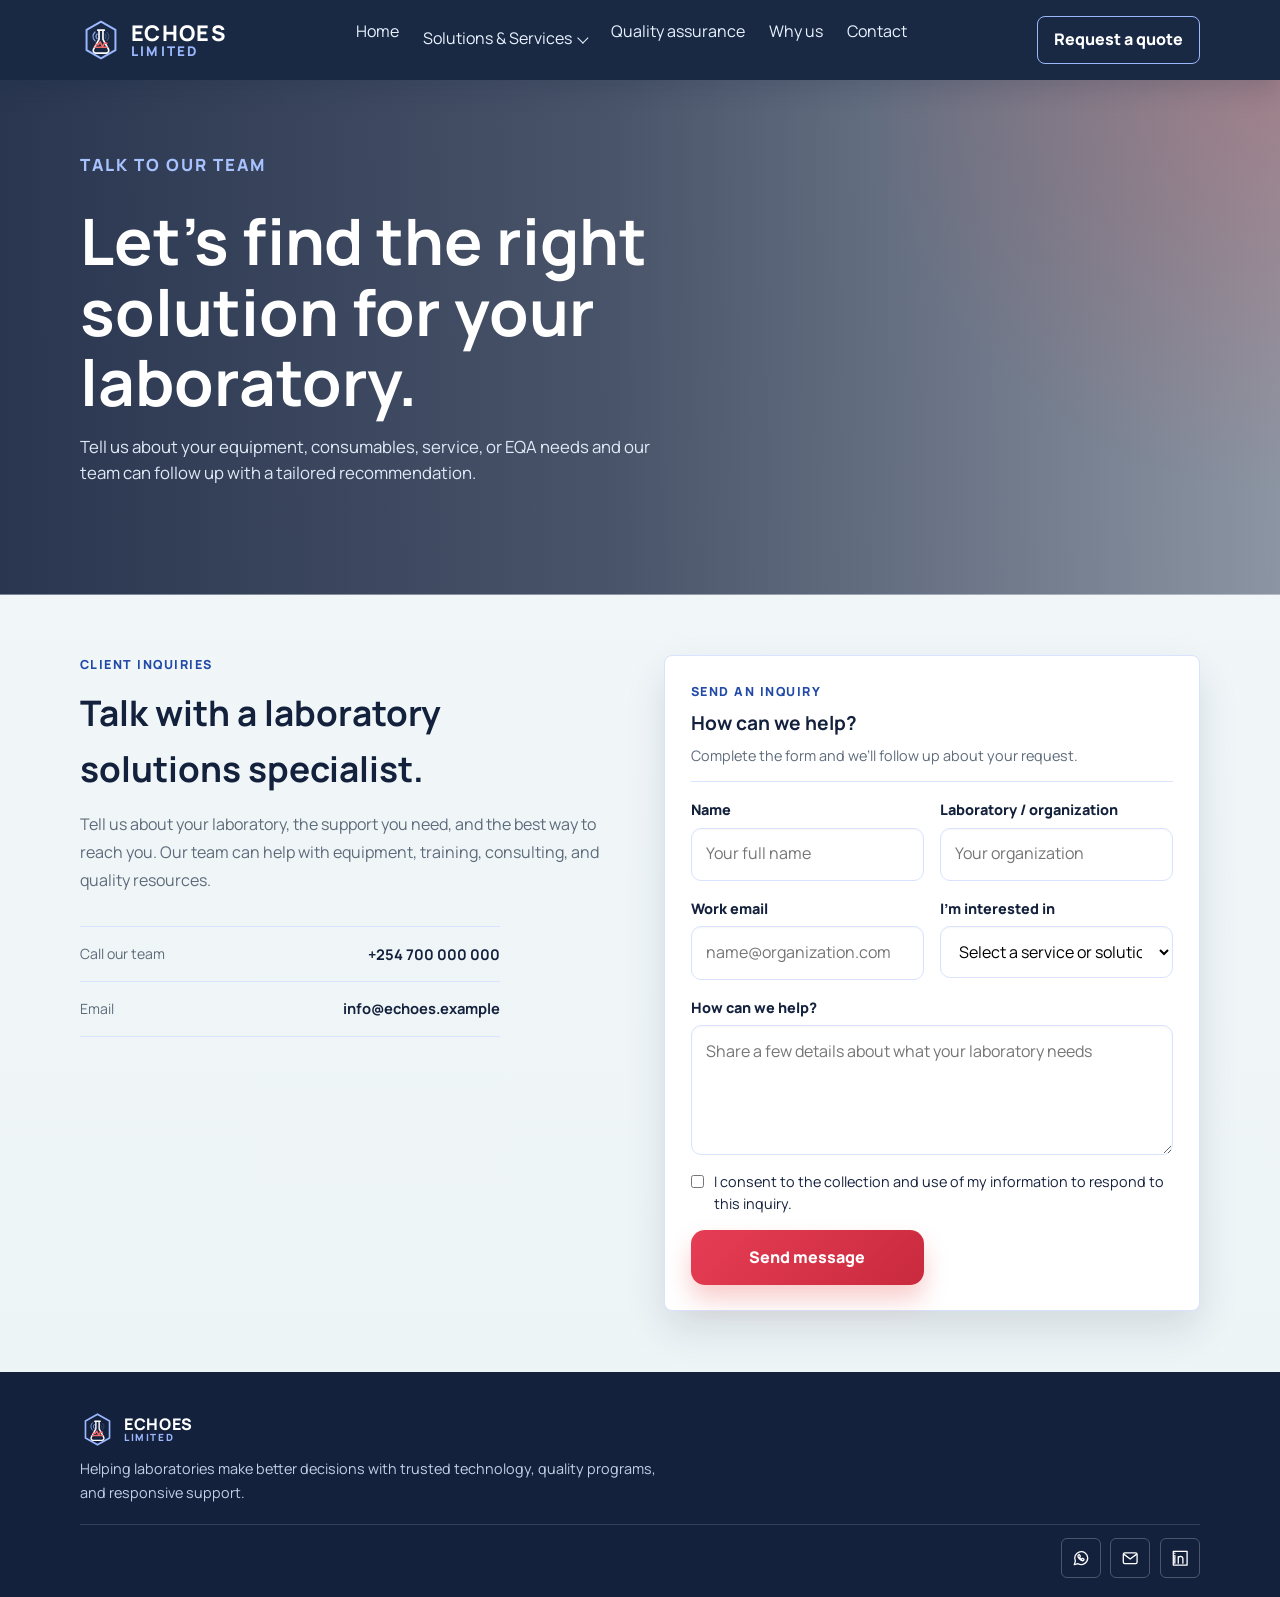
==== contact.html @ d590218b "Phamarcy outlet with customer enquery, services offered and about the firm" ====
<!DOCTYPE html>
<html lang="en">
<head>
<meta charset="UTF-8">
<meta name="viewport" content="width=device-width, initial-scale=1">
<title>Echoes Limited | Contact</title>
<meta name="description" content="Contact Echoes Limited to request a quote or ask about laboratory solutions.">
<link rel="preconnect" href="https://fonts.googleapis.com">
<link rel="preload" as="image" fetchpriority="high" href="https://images.unsplash.com/photo-1582719471384-894fbb16e074?auto=format&amp;fit=crop&amp;w=2400&amp;q=85">
<link href="https://fonts.googleapis.com/css2?family=Manrope:wght@400;600;800&display=swap" rel="stylesheet">
<link rel="stylesheet" href="styles.css">
</head>
<body>
<header>
 <div class="wrap bar">
  <a href="index.html" class="logo"><img class="brand-mark" src="logo-mark.svg" alt=""><span class="brand-name">ECHOES<span>LIMITED</span></span></a>
  <button class="menu" id="menu" type="button" aria-expanded="false" aria-controls="nav">Menu</button>
  <nav id="nav" aria-label="Main">
   <ul>
    <li><a href="index.html">Home</a></li>
    <li class="nav-dropdown"><details>
     <summary>Solutions &amp; Services</summary>
     <ul class="nav-submenu">
      <li><a href="solutions.html">All Solutions</a></li>
    <li><a href="solutions.html#technical-consulting">Technical Consulting</a></li>
    <li><a href="solutions.html#executive-corporate-training">Executive Corporate Training</a></li>
    <li><a href="solutions.html#rca-resources">RCA Resources</a></li>
     </ul>
    </details></li>
    <li><a href="quality.html">Quality assurance</a></li>
    <li><a href="why-us.html">Why us</a></li>
    <li><a href="contact.html">Contact</a></li>
   </ul>
  </nav>
  <a class="header-cta" href="contact.html">Request a quote</a>
 </div>
</header>

<main>
<section class="hero photo-hero contact-hero">
 <div class="wrap">
  <p class="eyebrow">Talk to our team</p>
  <h1>Let’s find the right solution for your laboratory.</h1>
  <p>Tell us about your equipment, consumables, service, or EQA needs and our team can follow up with a tailored recommendation.</p>
 </div>
</section>

<section id="contact">
 <div class="wrap contact">
  <div class="contact-intro">
   <p class="eyebrow">Client inquiries</p>
   <h2>Talk with a laboratory solutions specialist.</h2>
   <p class="sub">Tell us about your laboratory, the support you need, and the best way to reach you. Our team can help with equipment, training, consulting, and quality resources.</p>
   <div class="contact-methods" aria-label="Direct contact options">
    <a class="contact-method" href="tel:+254700000000"><span>Call our team</span><strong>+254 700 000 000</strong></a>
    <a class="contact-method" href="mailto:info@echoes.example"><span>Email</span><strong>info@echoes.example</strong></a>
   </div>
  </div>
  <form id="contactForm">
   <div class="form-heading"><p class="eyebrow">Send an inquiry</p><h3>How can we help?</h3><p>Complete the form and we’ll follow up about your request.</p></div>
   <div class="form-field"><label for="name">Name</label><input id="name" name="name" autocomplete="name" placeholder="Your full name" required></div>
   <div class="form-field"><label for="lab">Laboratory / organization</label><input id="lab" name="organization" autocomplete="organization" placeholder="Your organization"></div>
   <div class="form-field"><label for="email">Work email</label><input id="email" name="email" type="email" autocomplete="email" placeholder="name@organization.com" required></div>
  <div class="form-field"><label for="interest">I'm interested in</label><select id="interest" name="interest"><option value="">Select a service or solution</option><option>Hematology Analyzers</option><option>Chemistry Analyzers</option><option>Immunology &amp; ELISA Systems</option><option>Microbiology Equipment</option><option>Point-of-Care Devices</option><option>Reagents &amp; Consumables</option><option>EQA enrollment</option><option>Laboratory Medicine Advisory</option><option>Technical Consulting</option><option>Executive Corporate Training</option><option>RCA Resources</option><option>Custom quote</option><option>Other</option></select></div>
   <div class="form-field form-field--wide"><label for="message">How can we help?</label><textarea id="message" name="message" rows="4" placeholder="Share a few details about what your laboratory needs" required></textarea></div>
   <div class="form-consent form-field--wide"><input id="consent" name="consent" type="checkbox" required><label for="consent">I consent to the collection and use of my information to respond to this inquiry.</label></div>
   <button class="btn" type="submit">Send message</button>
  </form>
 </div>
</section>
</main>

<footer>
 <div class="wrap footer-content">
  <div class="footer-about">
  <a class="footer-brand" href="index.html"><img class="brand-mark" src="logo-mark.svg" alt=""><span class="brand-name">ECHOES<span>LIMITED</span></span></a>
   <p>Helping laboratories make better decisions with trusted technology, quality programs, and responsive support.</p>
  </div>
 </div>
 <div class="wrap footer-social-row">
  <nav class="social-links" aria-label="Social and contact links">
   <a href="https://wa.me/254700000000" aria-label="WhatsApp" title="WhatsApp" target="_blank" rel="noopener noreferrer"><svg viewBox="0 0 24 24" aria-hidden="true"><path d="M20.5 11.8a8.5 8.5 0 0 1-12.6 7.4L3 20.5l1.4-4.7A8.5 8.5 0 1 1 20.5 11.8Z"/><path d="M8.4 7.8c.2-.4.4-.4.7-.4h.5c.2 0 .4.1.5.4l.7 1.7c.1.2.1.4-.1.6l-.6.7c-.2.2-.2.4 0 .6.4.7 1.1 1.4 1.8 1.8.2.1.4.1.6-.1l.7-.8c.2-.2.4-.2.6-.1l1.6.8c.2.1.3.3.3.5 0 .3-.2 1.1-.7 1.4-.5.4-1.1.5-1.8.3-.8-.2-1.8-.7-2.9-1.7-1.3-1.1-2.1-2.4-2.4-3.3-.3-.9-.1-1.8.5-2.4Z"/></svg></a>
   <a href="mailto:info@echoes.example" aria-label="Email Echoes Limited" title="Email"><svg viewBox="0 0 24 24" aria-hidden="true"><rect x="3" y="5" width="18" height="14" rx="2"/><path d="m4 7 8 6 8-6"/></svg></a>
   <a href="https://www.linkedin.com/search/results/companies/?keywords=Echoes%20Limited" aria-label="Find Echoes Limited on LinkedIn" title="LinkedIn" target="_blank" rel="noopener noreferrer"><svg viewBox="0 0 24 24" aria-hidden="true"><path d="M5 8.5v10M5 5.5v.1M9.5 18.5v-6a3 3 0 0 1 6 0v6M9.5 10v8.5M3 3h18v18H3z"/></svg></a>
  </nav>
 </div>
</footer>
<div id="toast" role="status"></div>
<script>
const menu = document.getElementById("menu");
const nav = document.getElementById("nav");
const interest = document.getElementById("interest");
const contactForm = document.getElementById("contactForm");

if (interest) {
 const requestedInterest = new URLSearchParams(window.location.search).get("interest");
 if (requestedInterest && Array.from(interest.options).some(option => option.value === requestedInterest)) {
  interest.value = requestedInterest;
 }
}

function toast(message) {
 const notification = document.getElementById("toast");
 if (!notification) return;
 notification.textContent = message;
 notification.classList.add("show");
 setTimeout(() => notification.classList.remove("show"), 2600);
}

if (menu && nav) {
 menu.addEventListener("click", () => {
  const isOpen = nav.classList.toggle("open");
  menu.setAttribute("aria-expanded", String(isOpen));
 });

 nav.addEventListener("click", event => {
  if (event.target.closest("a")) {
   nav.classList.remove("open");
   menu.setAttribute("aria-expanded", "false");
  }
 });
}

document.querySelectorAll("[data-interest]").forEach(link => {
 link.addEventListener("click", () => {
  if (interest) {
   interest.value = link.dataset.interest;
  }
 });
});

if (contactForm) {
 contactForm.addEventListener("submit", event => {
  event.preventDefault();
  event.target.reset();
  toast("Demo only: this enquiry was not sent.");
 });
}
</script>
</body>
</html>
---- styles.css ----
:root {
	--navy: #14213d;
	--navy2: #1d3557;
	--teal: #2f5fbf;
	--teal-d: #214aa8;
	--bg: #f4f7ff;
	--card: #ffffff;
	--ink: #1c2733;
	--mute: #5d6b7a;
	--line: #d9e3ff;
	--coral: #e53935;
	--r: 14px;
	--shadow: 0 18px 40px rgba(20, 33, 61, .12);
}

/* ==========================================
   RESET & BASE STYLES
   ========================================== */
* {
	box-sizing: border-box;
	margin: 0;
	padding: 0;
}

html {
	scroll-behavior: smooth;
}

body {
	font-family: 'Manrope', system-ui, -apple-system, 'Segoe UI', sans-serif;
	background: linear-gradient(180deg, #f3f8fa 0%, #edf4f6 100%);
	color: var(--ink);
	line-height: 1.6;
}

a {
	color: inherit;
	text-decoration: none;
}

:focus-visible {
	outline: 3px solid var(--coral);
	outline-offset: 2px;
}

.wrap {
	width: min(1120px, 92%);
	margin-inline: auto;
}

/* ==========================================
   HEADER & TOP NAVIGATION
   ========================================== */
header {
	background: rgba(18, 35, 61, .97);
	color: #fff;
	position: sticky;
	top: 0;
	z-index: 10;
	box-shadow: 0 8px 24px rgba(18, 35, 61, .18);
}

.bar {
	display: flex;
	align-items: center;
	justify-content: space-between;
	gap: 1rem;
	padding: 1rem 0;
}

.logo {
	display: inline-flex;
	align-items: center;
	gap: .6rem;
	font-weight: 800;
	font-size: 1.35rem;
	letter-spacing: .06em;
}

.brand-mark {
	width: 2.6rem;
	height: 2.6rem;
	flex: 0 0 auto;
}

.brand-name {
	display: grid;
	gap: .12rem;
	line-height: 1;
}

.brand-name > span {
	color: #9bb8ff;
	font-size: .62em;
	letter-spacing: .16em;
}

nav ul {
	display: flex;
	gap: 1.5rem;
	list-style: none;
}

nav a,
nav summary {
	padding: .45rem 0;
	border-bottom: 2px solid transparent;
	color: #eaf3ff;
	transition: border-color .2s ease, color .2s ease;
}

nav a:hover,
nav summary:hover {
	border-color: #9bb8ff;
	color: #fff;
}

nav summary {
	display: block;
	cursor: pointer;
	list-style: none;
}

nav summary::-webkit-details-marker {
	display: none;
}

nav summary::after {
	content: "";
	display: inline-block;
	width: .42rem;
	height: .42rem;
	margin: 0 0 .18rem .45rem;
	border-right: 1.5px solid currentColor;
	border-bottom: 1.5px solid currentColor;
	transform: rotate(45deg);
	transition: transform .2s ease;
}

nav .nav-dropdown details[open] > summary::after {
	transform: rotate(225deg);
}

nav .nav-dropdown {
	position: relative;
}

nav .nav-submenu {
	display: none;
	position: absolute;
	top: calc(100% + .55rem);
	left: -.65rem;
	min-width: 250px;
	padding: .45rem;
	border: 1px solid rgba(255, 255, 255, .14);
	border-radius: 6px;
	background: var(--navy2);
	box-shadow: 0 12px 24px rgba(18, 35, 61, .24);
	flex-direction: column;
	gap: .15rem;
	z-index: 12;
}

nav .nav-dropdown details[open] > .nav-submenu {
	display: flex;
}

nav .nav-submenu a {
	display: block;
	padding: .6rem .7rem;
	border: 0;
	border-radius: 4px;
	white-space: nowrap;
}

nav .nav-submenu a:hover {
	background: rgba(255, 255, 255, .08);
}

.cart {
	background: linear-gradient(135deg, var(--teal), #385fcf);
	color: #fff;
	border: 0;
	border-radius: 999px;
	padding: .7rem 1.1rem;
	font: inherit;
	font-weight: 800;
	cursor: pointer;
	box-shadow: 0 12px 22px rgba(47, 95, 191, .28);
	transition: transform .2s ease, box-shadow .2s ease;
}

.cart:hover {
	transform: translateY(-1px);
	box-shadow: 0 16px 28px rgba(47, 95, 191, .34);
}

.cart b {
	background: var(--coral);
	border-radius: 999px;
	padding: 0 .55rem;
	margin-left: .45rem;
	display: inline-block;
	min-width: 1.5rem;
	text-align: center;
}

.menu {
	display: none;
	background: none;
	border: 1px solid #9bb8ff;
	color: #fff;
	border-radius: 8px;
	padding: .5rem .8rem;
	font: inherit;
	cursor: pointer;
}

/* ==========================================
   HERO & SEARCH
   ========================================== */
.hero {
	background: linear-gradient(135deg, var(--navy) 0%, #1f3c77 48%, #3d4a8f 100%);
	color: #fff;
	padding: 4.5rem 0 5rem;
	position: relative;
	overflow: hidden;
}

.home-hero {
	--hero-photo: url("https://images.unsplash.com/photo-1579154204601-01588f351e67?auto=format&fit=crop&w=2400&q=85");
}

.solutions-hero {
	--hero-photo: url("https://images.unsplash.com/photo-1581093588401-fbb62a02f120?auto=format&fit=crop&w=2400&q=85");
}

.quality-hero {
	--hero-photo: url("https://images.unsplash.com/photo-1576086213369-97a306d36557?auto=format&fit=crop&w=2400&q=85");
}

.why-hero {
	--hero-photo: url("https://images.unsplash.com/photo-1532094349884-543bc11b234d?auto=format&fit=crop&w=2400&q=85");
}

.contact-hero {
	--hero-photo: url("https://images.unsplash.com/photo-1582719471384-894fbb16e074?auto=format&fit=crop&w=2400&q=85");
}

.web-hero {
	--hero-photo: url("https://images.unsplash.com/photo-1581092160562-40aa08e78837?auto=format&fit=crop&w=2400&q=85");
}

.photo-hero {
	background-image: linear-gradient(90deg, rgba(20, 33, 61, .9) 0%, rgba(20, 33, 61, .76) 48%, rgba(20, 33, 61, .46) 100%), var(--hero-photo);
	background-position: center, center 43%;
	background-size: cover;
	background-repeat: no-repeat;
}

.hero::before {
	content: "";
	position: absolute;
	inset: 0;
	background: radial-gradient(circle at top right, rgba(229, 57, 53, .22), transparent 30%);
	pointer-events: none;
}

.hero .wrap {
	position: relative;
	z-index: 1;
}

.hero h1 {
	font-size: clamp(2.2rem, 5vw, 4rem);
	line-height: 1.1;
	max-width: 14ch;
	margin-bottom: 1rem;
}

.hero p {
	max-width: 58ch;
	margin: 0 0 1.7rem;
	color: #dfeaf7;
	font-size: 1.05rem;
}

.search {
	display: flex;
	max-width: 560px;
	gap: .75rem;
}

.search input {
	flex: 1;
	padding: 1rem 1.1rem;
	border: 1px solid rgba(255, 255, 255, .2);
	border-radius: var(--r);
	font: inherit;
	background: rgba(255, 255, 255, .96);
	box-shadow: 0 10px 26px rgba(10, 19, 30, .14);
}

.btn {
	display: inline-block;
	background: linear-gradient(135deg, #e63d55, #c92a3d);
	color: #fff;
	border: 0;
	border-radius: var(--r);
	padding: .9rem 1.4rem;
	font: inherit;
	font-weight: 800;
	cursor: pointer;
	box-shadow: 0 14px 24px rgba(229, 57, 53, .25);
	transition: transform .2s ease, filter .2s ease;
}

.btn:hover {
	filter: brightness(1.06);
	transform: translateY(-1px);
}

/* ==========================================
   DIAGNOSTICS SOLUTIONS LANDING PAGE
   ========================================== */
.header-cta {
	display: inline-block;
	padding: .65rem 1rem;
	border: 1px solid #9bb8ff;
	border-radius: 8px;
	color: #fff;
	font-weight: 800;
	white-space: nowrap;
	transition: background .2s ease, color .2s ease;
}

.header-cta:hover {
	background: #9bb8ff;
	color: var(--navy);
}

.hero-layout {
	display: grid;
	grid-template-columns: 1.15fr .85fr;
	align-items: center;
	gap: 4rem;
}

.hero .eyebrow {
	color: #a7c2ff;
}

.hero-copy h1 {
	max-width: 12ch;
}

.hero-actions {
	display: flex;
	align-items: center;
	flex-wrap: wrap;
	gap: 1.4rem;
}

.hero-link,
.text-link {
	font-weight: 800;
}

.hero-link {
	color: #fff;
}

.hero-link span,
.text-link span {
	margin-left: .35rem;
}

.hero-panel {
	min-height: 310px;
	padding: 2rem;
	border: 1px solid rgba(255, 255, 255, .2);
	border-radius: 8px;
	background: transparent;
	display: flex;
	flex-direction: column;
	justify-content: flex-end;
	gap: .8rem;
}

.hero-panel-label,
.hero-panel-footer {
	color: #a7c2ff;
	font-size: .75rem;
	font-weight: 800;
	letter-spacing: .08em;
	text-transform: uppercase;
}

.hero-panel strong {
	font-size: 1.8rem;
	line-height: 1.2;
}

.hero-panel > span:not(.hero-panel-label):not(.hero-panel-footer) {
	max-width: 30ch;
	color: #dfeaf7;
}

.hero-panel-rule {
	width: 100%;
	height: 1px;
	margin-top: .8rem;
	background: rgba(255, 255, 255, .25);
}

.hero-panel-footer i {
	display: inline-block;
	width: 5px;
	height: 5px;
	margin: 0 .45rem .12rem;
	border-radius: 50%;
	background: #e53935;
}

.section-heading {
	max-width: 720px;
	margin-bottom: 2rem;
}

.section-heading .eyebrow,
.quality-copy .eyebrow,
.contact .eyebrow {
	margin-bottom: .6rem;
}

.solution-grid {
	display: grid;
	grid-template-columns: repeat(3, minmax(0, 1fr));
	gap: 1rem;
}

.solution-card {
	position: relative;
	min-height: 360px;
	padding: 1.5rem;
	border: 1px solid #d8e0e8;
	border-radius: 8px;
	background: linear-gradient(180deg, #fff 0%, #fbfcfd 100%);
	display: flex;
	flex-direction: column;
	align-items: flex-start;
	box-shadow: 0 8px 20px rgba(20, 33, 61, .08);
	transition: transform .2s ease, box-shadow .2s ease;
}

.solution-card::before {
	content: "";
	position: absolute;
	inset: 0 0 auto;
	height: 3px;
	background: linear-gradient(90deg, var(--teal), var(--coral));
}

.solution-card:hover {
	transform: translateY(-4px);
	border-color: #bdcbd6;
	box-shadow: 0 16px 32px rgba(20, 33, 61, .14);
}

.solution-number,
.benefit-grid article > span {
	color: var(--teal-d);
	font-size: .78rem;
	font-weight: 800;
	letter-spacing: .08em;
}

.solution-number {
	display: inline-flex;
	align-items: center;
	min-height: 1.75rem;
	padding: .2rem .55rem;
	border: 1px solid #d9e5ec;
	border-radius: 4px;
	background: #f0f5f7;
}

.solution-card h3 {
	margin: .9rem 0 .55rem;
	color: var(--navy);
	font-size: 1.15rem;
	line-height: 1.35;
}

.solution-card p,
.benefit-grid p {
	color: var(--mute);
	font-size: .93rem;
}

.solution-card ul {
	margin: 1rem 0 1.1rem;
	padding: .9rem 0;
	border-block: 1px solid #edf1f4;
	list-style: none;
	display: grid;
	gap: .55rem;
}

.solution-card li {
	color: var(--ink);
	font-size: .86rem;
}

.solution-card li::before {
	content: "";
	display: inline-block;
	width: 6px;
	height: 6px;
	margin: 0 .55rem .12rem 0;
	border-radius: 50%;
	background: var(--teal-d);
}

.solution-detail {
	display: inline-flex;
	align-items: center;
	gap: .35rem;
	width: 100%;
	padding-top: .85rem;
	border-top: 1px solid #edf1f4;
	font-size: .9rem;
}

.solution-detail span {
	transition: transform .2s ease;
}

.solution-detail:hover span {
	transform: translateX(3px);
}

.text-link {
	margin-top: auto;
	color: var(--teal-d);
}

.text-link:hover {
	color: var(--coral);
}

.quote-strip {
	margin-top: 2rem;
	padding: 1.5rem 1.7rem;
	border-radius: 8px;
	background: var(--navy);
	color: #fff;
	display: flex;
	align-items: center;
	justify-content: space-between;
	gap: 1.5rem;
}

.quote-strip > div {
	display: grid;
	gap: .2rem;
}

.quote-strip > div span {
	color: #c1d1e5;
}

.services-section {
	background: #eef4f5;
	border-block: 1px solid var(--line);
}

.service-list {
	border-top: 1px solid var(--line);
}

.service-item {
	display: grid;
	grid-template-columns: 10rem minmax(0, 1fr) auto;
	align-items: center;
	gap: 2rem;
	padding: 2rem 0;
	border-bottom: 1px solid var(--line);
	scroll-margin-top: 6rem;
}

.service-index {
	color: var(--teal-d);
	font-size: .75rem;
	font-weight: 800;
	letter-spacing: .08em;
}

.service-copy h3 {
	margin-bottom: .55rem;
	color: var(--navy);
	font-size: 1.25rem;
}

.service-copy p {
	max-width: 68ch;
	color: var(--mute);
	font-size: .94rem;
}

.service-points {
	display: flex;
	flex-wrap: wrap;
	gap: .5rem 1.25rem;
	margin-top: .85rem;
	list-style: none;
}

.service-points li {
	color: var(--ink);
	font-size: .86rem;
}

.service-points li::before {
	content: "";
	display: inline-block;
	width: 6px;
	height: 6px;
	margin: 0 .5rem .12rem 0;
	border-radius: 50%;
	background: var(--coral);
}

.service-link {
	white-space: nowrap;
}

.quality-section {
	background: #e7f2f3;
	border-block: 1px solid var(--line);
}

.quality-layout {
	display: grid;
	grid-template-columns: 1fr .85fr;
	align-items: center;
	gap: 4rem;
}

.quality-copy h2 {
	max-width: 14ch;
}

.quality-copy > p:not(.eyebrow) {
	max-width: 62ch;
	margin-bottom: 1.5rem;
	color: var(--mute);
}

.eqa-panel {
	padding: 1.5rem;
	border: 1px solid var(--line);
	border-radius: 8px;
	background: #fff;
}

.eqa-panel h3 {
	margin-bottom: .7rem;
	color: var(--navy);
}

.eqa-list {
	padding: 0;
	list-style: none;
}

.eqa-list li {
	padding: .8rem 0;
	border-bottom: 1px solid var(--line);
	display: flex;
	justify-content: space-between;
	gap: 1rem;
}

.eqa-list li:last-child {
	border-bottom: 0;
}

.advisory-focus li {
	display: block;
}

.advisory-focus li strong {
	display: block;
	margin-bottom: .2rem;
	color: var(--navy);
}

.advisory-focus li p {
	color: var(--mute);
	font-size: .86rem;
	line-height: 1.5;
}

.eqa-list strong {
	color: var(--teal-d);
	white-space: nowrap;
}

.eqa-steps {
	margin-top: 3rem;
	display: grid;
	grid-template-columns: repeat(4, minmax(0, 1fr));
	gap: 1rem;
}

.eqa-steps > div {
	padding-top: 1rem;
	border-top: 2px solid rgba(47, 95, 191, .35);
}

.eqa-steps span {
	display: block;
	margin-bottom: .7rem;
	color: var(--teal-d);
	font-size: .8rem;
	font-weight: 800;
}

.eqa-steps strong {
	color: var(--navy);
	text-transform: capitalize;
}

.eqa-steps p {
	margin-top: .3rem;
	color: var(--mute);
	font-size: .88rem;
}

.benefit-grid {
	display: grid;
	grid-template-columns: repeat(3, minmax(0, 1fr));
	gap: 1rem;
}

.benefit-grid article {
	padding: 1.3rem;
	border: 1px solid var(--line);
	border-radius: 8px;
	background: #f8fbfc;
}

.benefit-grid h3 {
	margin: .7rem 0 .45rem;
	color: var(--navy);
	font-size: 1.02rem;
}

/* ==========================================
   PRODUCTS & CATEGORY FILTERS
   ========================================== */
section {
	padding: 3.8rem 0;
}

h2 {
	font-size: clamp(1.6rem, 3vw, 2.2rem);
	margin-bottom: .5rem;
	color: var(--navy);
}

.sub {
	color: var(--mute);
	margin-bottom: 1.8rem;
	font-size: 1rem;
}

.chips {
	display: flex;
	flex-wrap: wrap;
	gap: .65rem;
	margin-bottom: 1.8rem;
}

.chip {
	border: 1px solid var(--line);
	background: #fff;
	border-radius: 999px;
	padding: .55rem 1.1rem;
	font: inherit;
	cursor: pointer;
	font-weight: 700;
	color: var(--ink);
	transition: all .2s ease;
}

.chip:hover {
	border-color: var(--teal);
	color: var(--navy);
}

.chip[aria-pressed=true],
.chip.is-active {
	background: var(--navy);
	color: #fff;
	border-color: var(--navy);
	box-shadow: 0 10px 22px rgba(18, 35, 61, .18);
}

.grid {
	display: grid;
	grid-template-columns: repeat(auto-fill, minmax(230px, 1fr));
	gap: 1.3rem;
}

.card {
	background: var(--card);
	border: 1px solid var(--line);
	border-radius: var(--r);
	padding: 1.2rem;
	display: flex;
	flex-direction: column;
	gap: .5rem;
	box-shadow: var(--shadow);
	transition: transform .2s ease, box-shadow .2s ease;
}

.card:hover {
	transform: translateY(-4px);
	box-shadow: 0 22px 42px rgba(18, 35, 61, .14);
}

.ico {
	font-size: 2.5rem;
	background: linear-gradient(135deg, #edf3ff, #f9dde1);
	border-radius: 12px;
	height: 92px;
	display: grid;
	place-items: center;
	box-shadow: inset 0 0 0 1px rgba(47, 95, 191, .08);
}

.card h3 {
	font-size: 1.06rem;
	line-height: 1.4;
	color: var(--navy);
}

.cat {
	color: var(--teal-d);
	font-size: .8rem;
	font-weight: 800;
	letter-spacing: .04em;
	text-transform: uppercase;
}

.price {
	font-weight: 800;
	font-size: 1.15rem;
	margin-top: auto;
	color: var(--navy);
}

.rx {
	font-size: .8rem;
	color: var(--coral);
	font-weight: 800;
}

.card button {
	background: linear-gradient(135deg, #2f5fbf, #d93e5c);
	color: #fff;
	border: 0;
	border-radius: 10px;
	padding: .75rem .9rem;
	font: inherit;
	font-weight: 800;
	cursor: pointer;
	box-shadow: 0 12px 20px rgba(47, 95, 191, .18);
	transition: transform .2s ease, filter .2s ease;
}

.card button:hover {
	filter: brightness(1.05);
	transform: translateY(-1px);
}

.empty {
	grid-column: 1 / -1;
	color: var(--mute);
	background: #fff;
	border: 1px dashed var(--line);
	border-radius: var(--r);
	padding: 1.2rem;
	text-align: center;
}

/* ==========================================
   RATINGS & WHY SHOP WITH US
   ========================================== */
.ratings {
	background: linear-gradient(135deg, #f5fbfc, #edf6f7);
	border-block: 1px solid var(--line);
}

.rating-box {
	display: grid;
	grid-template-columns: 1.3fr .7fr;
	gap: 1.5rem;
	align-items: center;
	background: #fff;
	border: 1px solid var(--line);
	border-radius: 24px;
	padding: 1.8rem 2rem;
	box-shadow: var(--shadow);
}

.eyebrow {
	font-size: .78rem;
	font-weight: 800;
	letter-spacing: .12em;
	text-transform: uppercase;
	color: var(--teal-d);
	margin-bottom: .5rem;
}

.rating-copy h2 {
	margin-bottom: .6rem;
}

.rating-score {
	background: linear-gradient(135deg, var(--navy), #1d3d67);
	color: #fff;
	border-radius: 20px;
	padding: 1.3rem 1.4rem;
	display: flex;
	flex-direction: column;
	align-items: center;
	justify-content: center;
	text-align: center;
	box-shadow: 0 20px 32px rgba(18, 35, 61, .18);
}

.stars {
	font-size: 2rem;
	letter-spacing: .18rem;
	color: #ffc857;
}

.score {
	font-size: 2.1rem;
	font-weight: 800;
	line-height: 1.1;
	margin-top: .2rem;
}

.reviews {
	font-size: .9rem;
	color: #dfeaf7;
	margin-top: .2rem;
}

.why {
	background: #fff;
	border-block: 1px solid var(--line);
}

.why .grid {
	grid-template-columns: repeat(auto-fit, minmax(220px, 1fr));
}

.why h3 {
	margin-bottom: .4rem;
	color: var(--navy);
}

.why p {
	color: var(--mute);
}

.why .grid > div {
	background: #f8fbfc;
	border: 1px solid var(--line);
	border-radius: var(--r);
	padding: 1.2rem;
	box-shadow: 0 10px 18px rgba(18, 35, 61, .04);
}

/* ==========================================
   CONTACT & FOOTER
   ========================================== */
.contact {
	display: grid;
	grid-template-columns: 1fr 1fr;
	gap: 3rem;
	align-items: start;
}

#contact {
	scroll-margin-top: 6rem;
}

.contact-intro h2 {
	max-width: 16ch;
	margin-bottom: .8rem;
}

.contact-intro > .sub {
	max-width: 52ch;
	line-height: 1.75;
}

.contact-methods {
	display: grid;
	max-width: 420px;
	margin-top: 2rem;
	border-top: 1px solid var(--line);
}

.contact-method {
	display: flex;
	align-items: center;
	justify-content: space-between;
	gap: 1rem;
	padding: .95rem 0;
	border-bottom: 1px solid var(--line);
}

.contact-method span {
	color: var(--mute);
	font-size: .88rem;
}

.contact-method strong {
	color: var(--navy);
	font-size: .92rem;
}

.contact-method:hover strong {
	color: var(--teal-d);
}

form {
	display: grid;
	gap: .9rem;
}

.contact form {
	grid-template-columns: repeat(2, minmax(0, 1fr));
	gap: 1rem;
	background: #fff;
	border: 1px solid var(--line);
	border-radius: 8px;
	padding: 1.6rem;
	box-shadow: var(--shadow);
}

.form-heading,
.form-field--wide {
	grid-column: 1 / -1;
}

.form-heading {
	padding-bottom: .9rem;
	border-bottom: 1px solid var(--line);
}

.form-heading .eyebrow {
	margin-bottom: .4rem;
}

.form-heading h3 {
	margin-bottom: .3rem;
	color: var(--navy);
	font-size: 1.2rem;
}

.form-heading > p:last-child {
	color: var(--mute);
	font-size: .9rem;
}

.form-field {
	display: grid;
	align-content: start;
	gap: .4rem;
	min-width: 0;
}

label {
	font-weight: 800;
	font-size: .9rem;
	color: var(--navy);
}

input,
textarea,
select {
	width: 100%;
	padding: .8rem .9rem;
	border: 1px solid var(--line);
	border-radius: 10px;
	font: inherit;
	background: #fff;
	box-shadow: inset 0 1px 2px rgba(18, 35, 61, .04);
}

input:focus,
textarea:focus {
	border-color: var(--teal);
	box-shadow: 0 0 0 4px rgba(47, 95, 191, .12);
}

select:focus {
	border-color: var(--teal);
	box-shadow: 0 0 0 4px rgba(47, 95, 191, .12);
}

.form-consent {
	display: flex;
	align-items: flex-start;
	gap: .65rem;
}

.form-consent input[type="checkbox"] {
	width: auto;
	flex: 0 0 auto;
	margin-top: .25rem;
	padding: 0;
	accent-color: var(--teal);
	box-shadow: none;
}

.form-consent input[type="checkbox"]:focus {
	box-shadow: none;
}

.form-consent label {
	font-weight: 400;
	line-height: 1.5;
}

.note {
	background: transparent;
	border-left: none;
	padding: 0;
	border-radius: 0;
	margin-top: 1rem;
	font-size: .9rem;
	color: var(--ink);
}

footer {
	background: var(--navy);
	color: #c1d1e5;
	padding: 2.5rem 0 1.2rem;
	font-size: .9rem;
}

.footer-content {
	display: grid;
	grid-template-columns: 1fr auto;
	gap: 1.5rem 3rem;
}

.footer-about {
	max-width: 600px;
}

.footer-brand {
	display: inline-flex;
	align-items: center;
	gap: .55rem;
	margin-bottom: .65rem;
	color: #fff;
	font-size: 1rem;
	font-weight: 800;
	letter-spacing: .04em;
}

.footer-brand .brand-mark {
	width: 2.2rem;
	height: 2.2rem;
}

.footer-brand .brand-name > span {
	color: #9bb8ff;
}

.footer-about p {
	max-width: 70ch;
}

.social-links {
	display: flex;
	justify-content: flex-end;
	gap: .6rem;
	margin: 0;
	padding: 0;
	border: 0;
}

.footer-social-row {
	margin-top: 1.25rem;
	padding-top: .85rem;
	border-top: 1px solid rgba(255, 255, 255, .14);
}

.social-links a {
	display: inline-grid;
	width: 2.5rem;
	aspect-ratio: 1;
	place-items: center;
	border: 1px solid rgba(255, 255, 255, .24);
	border-radius: 6px;
	color: #fff;
	transition: background .2s ease, border-color .2s ease, transform .2s ease;
}

.social-links a:hover {
	transform: translateY(-2px);
	border-color: #9bb8ff;
	background: rgba(255, 255, 255, .1);
}

.social-links svg {
	width: 1.15rem;
	height: 1.15rem;
	fill: none;
	stroke: currentColor;
	stroke-linecap: round;
	stroke-linejoin: round;
	stroke-width: 1.7;
}

.footer-links {
	display: flex;
	flex-wrap: wrap;
	align-content: flex-start;
	justify-content: flex-end;
	gap: .6rem 1.2rem;
}

.footer-links a:hover {
	color: #9bb8ff;
}

.footer-meta {
	grid-column: 1 / -1;
	padding-top: 1rem;
	border-top: 1px solid rgba(255, 255, 255, .14);
	font-size: .82rem;
}

/* ==========================================
   TOAST NOTIFICATION
   ========================================== */
#toast {
	position: fixed;
	bottom: 1rem;
	left: 50%;
	transform: translateX(-50%);
	background: var(--navy);
	color: #fff;
	padding: .8rem 1.2rem;
	border-radius: 10px;
	opacity: 0;
	pointer-events: none;
	transition: opacity .2s;
	box-shadow: 0 18px 34px rgba(18, 35, 61, .24);
}

#toast.show {
	opacity: 1;
}

/* ==========================================
   RESPONSIVE STYLES
   ========================================== */
@media (max-width: 980px) {
	.hero-layout,
	.quality-layout {
		grid-template-columns: 1fr;
		gap: 2rem;
	}

	.hero-panel {
		min-height: 240px;
	}

	.solution-grid {
		grid-template-columns: repeat(2, minmax(0, 1fr));
	}

	.service-item {
		grid-template-columns: 8rem minmax(0, 1fr);
	}

	.service-link {
		grid-column: 2;
		justify-self: start;
	}
}

@media (max-width: 760px) {
	.photo-hero {
		background-image: linear-gradient(180deg, rgba(20, 33, 61, .88), rgba(20, 33, 61, .74)), var(--hero-photo);
		background-position: center, 64% center;
		background-size: cover;
	}

	.bar {
		flex-wrap: wrap;
		position: relative;
	}

	#nav {
		order: 3;
		width: min(280px, 86vw);
		display: none;
		position: absolute;
		right: 0;
		top: 100%;
		background: var(--navy2);
		padding: 1rem 4%;
		z-index: 9;
		box-shadow: 0 12px 24px rgba(18, 35, 61, .24);
	}

	#nav.open {
		display: block;
	}

	#nav ul {
		flex-direction: column;
		gap: .8rem;
	}

	#nav .nav-submenu {
		position: static;
		width: 100%;
		min-width: 0;
		margin-top: .35rem;
		padding: .35rem 0 .35rem .65rem;
		border: 0;
		border-left: 1px solid rgba(255, 255, 255, .2);
		border-radius: 0;
		background: transparent;
		box-shadow: none;
	}

	#nav .nav-submenu a {
		white-space: normal;
	}

	.menu {
		display: block;
	}

	.header-cta {
		display: none;
	}

	.logo {
		font-size: 1rem;
		letter-spacing: .03em;
	}

	.contact {
		grid-template-columns: 1fr;
		gap: 2rem;
	}

	.contact form {
		grid-template-columns: 1fr;
		padding: 1.2rem;
	}

	.form-heading,
	.form-field--wide {
		grid-column: auto;
	}

	.contact form > .btn {
		justify-self: stretch;
		text-align: center;
	}

	.contact-method {
		align-items: flex-start;
		flex-direction: column;
		gap: .2rem;
	}

	.footer-content {
		grid-template-columns: 1fr;
		gap: 1.2rem;
	}

	.footer-links {
		justify-content: flex-start;
	}

	.hero-panel {
		min-height: 220px;
	}

	.solution-grid,
	.benefit-grid {
		grid-template-columns: repeat(2, minmax(0, 1fr));
	}

	.eqa-steps {
		grid-template-columns: repeat(2, minmax(0, 1fr));
	}

	.quote-strip {
		align-items: flex-start;
		flex-direction: column;
	}

	.service-item {
		grid-template-columns: 1fr;
		gap: .65rem;
	}

	.service-link {
		grid-column: auto;
	}
}


@media (max-width: 480px) {
	.photo-hero {
		background-position: center, 68% center;
	}

	.hero {
		padding-top: 3.5rem;
	}

	.hero h1 {
		max-width: none;
	}

	.hero-actions {
		align-items: flex-start;
		flex-direction: column;
		gap: 1rem;
	}

	.hero .btn,
	.hero .hero-link {
		width: 100%;
	}

	.solution-grid,
	.benefit-grid,
	.eqa-steps {
		grid-template-columns: 1fr;
	}

	.solution-card {
		min-height: 0;
	}

	.quote-strip .btn {
		text-align: center;
		width: 100%;
	}

	.eqa-list li {
		align-items: flex-start;
		flex-direction: column;
		gap: .2rem;
	}

	.bar {
		padding: .8rem 0;
	}
}

@media (prefers-reduced-motion: reduce) {
	html {
		scroll-behavior: auto;
	}

	#toast {
		transition: none;
	}
}
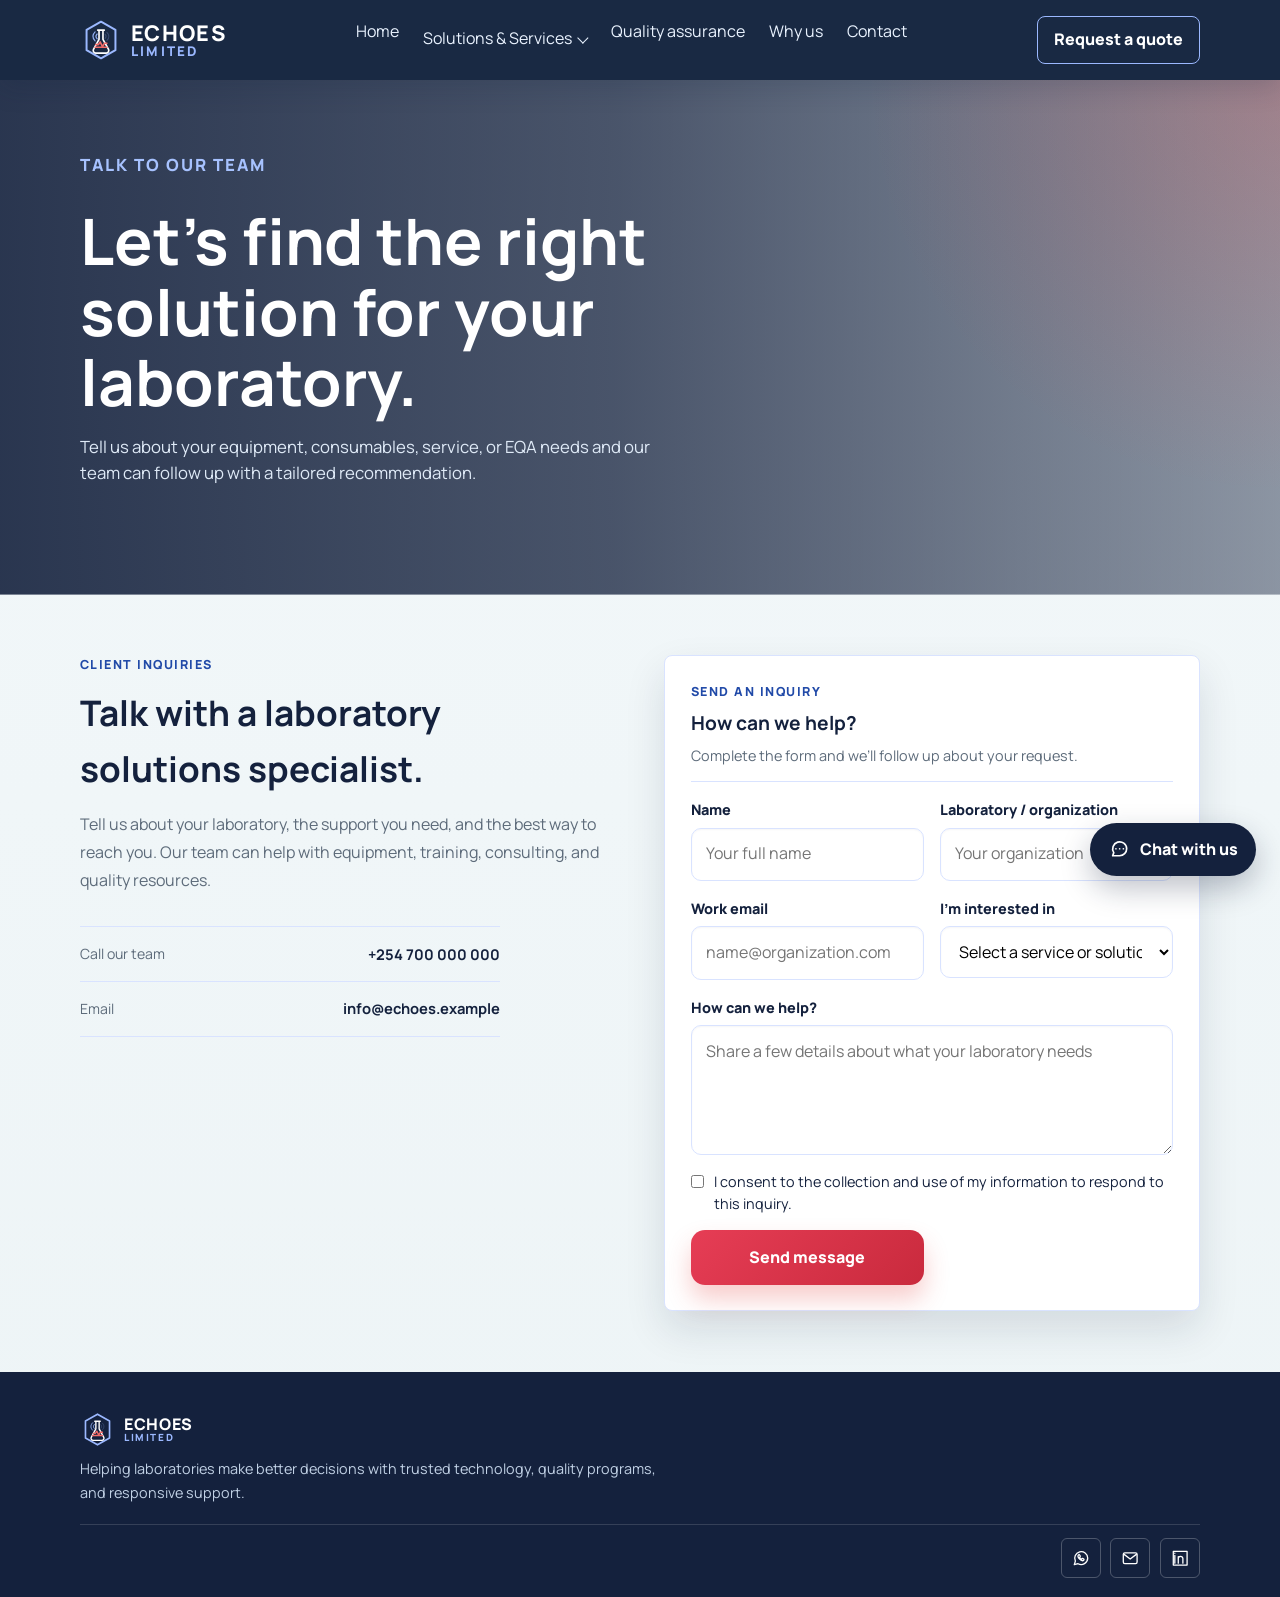
==== commit 2b6ea56c: "Added chatbot to my web app" ====
--- a/contact.html
+++ b/contact.html
@@ -137,5 +137,6 @@
  });
 }
 </script>
+<script src="chatbot.js" defer></script>
 </body>
 </html>
--- a/styles.css
+++ b/styles.css
@@ -441,7 +441,7 @@
 
 .solution-card {
 	position: relative;
-	min-height: 360px;
+	min-height: min(360px, calc(100vh - 8rem));
 	padding: 1.5rem;
 	border: 1px solid #d8e0e8;
 	border-radius: 8px;
@@ -1273,6 +1273,209 @@
 
 #toast.show {
 	opacity: 1;
+}
+
+/* ==========================================
+   SITE CHAT WIDGET
+   ========================================== */
+.chat-launcher {
+	position: fixed;
+	right: 1.5rem;
+	bottom: 1.5rem;
+	z-index: 20;
+	display: flex;
+	align-items: center;
+	gap: .65rem;
+	padding: .85rem 1.1rem;
+	border: 0;
+	border-radius: 999px;
+	background: var(--navy);
+	color: #fff;
+	font: inherit;
+	font-weight: 800;
+	cursor: pointer;
+	box-shadow: 0 12px 30px rgba(20, 33, 61, .28);
+	transition: transform .2s, background .2s;
+}
+
+.chat-launcher:hover {
+	transform: translateY(-2px);
+	background: var(--navy2);
+}
+
+.chat-launcher svg,
+.chat-form button svg {
+	width: 1.4rem;
+	height: 1.4rem;
+	fill: none;
+	stroke: currentColor;
+	stroke-linecap: round;
+	stroke-linejoin: round;
+	stroke-width: 1.8;
+}
+
+.chat-panel {
+	position: fixed;
+	right: 1.5rem;
+	bottom: 5.6rem;
+	z-index: 20;
+	display: flex;
+	width: min(380px, calc(100vw - 2rem));
+	height: min(540px, calc(100vh - 8rem));
+	min-height: 360px;
+	flex-direction: column;
+	overflow: hidden;
+	border: 1px solid var(--line);
+	border-radius: 18px;
+	background: var(--card);
+	box-shadow: 0 22px 60px rgba(20, 33, 61, .24);
+}
+
+.chat-panel[hidden] {
+	display: none;
+}
+
+.chat-header {
+	display: flex;
+	align-items: center;
+	justify-content: space-between;
+	gap: 1rem;
+	padding: 1rem 1.1rem;
+	background: var(--navy);
+	color: #fff;
+}
+
+.chat-header div {
+	display: grid;
+	gap: .1rem;
+}
+
+.chat-header span {
+	color: rgba(255, 255, 255, .76);
+	font-size: .78rem;
+}
+
+.chat-close {
+	width: 2rem;
+	height: 2rem;
+	border: 0;
+	border-radius: 50%;
+	background: rgba(255, 255, 255, .12);
+	color: #fff;
+	font-size: 1.5rem;
+	line-height: 1;
+	cursor: pointer;
+}
+
+.chat-messages {
+	display: flex;
+	flex: 1;
+	flex-direction: column;
+	gap: .7rem;
+	overflow-y: auto;
+	padding: 1rem;
+}
+
+.chat-message {
+	max-width: 88%;
+	padding: .7rem .85rem;
+	border-radius: 14px;
+	font-size: .88rem;
+	line-height: 1.55;
+	overflow-wrap: anywhere;
+}
+
+.chat-message--bot {
+	align-self: flex-start;
+	border: 1px solid var(--line);
+	border-top-left-radius: 4px;
+	background: var(--bg);
+}
+
+.chat-message--user {
+	align-self: flex-end;
+	border-top-right-radius: 4px;
+	background: var(--navy2);
+	color: #fff;
+}
+
+.chat-prompts {
+	display: flex;
+	flex-wrap: wrap;
+	gap: .45rem;
+	padding: 0 1rem .75rem;
+}
+
+.chat-prompts button {
+	padding: .4rem .65rem;
+	border: 1px solid var(--teal);
+	border-radius: 999px;
+	background: #fff;
+	color: var(--teal-d);
+	font: inherit;
+	font-size: .75rem;
+	font-weight: 700;
+	cursor: pointer;
+}
+
+.chat-prompts button:hover {
+	background: var(--bg);
+}
+
+.chat-form {
+	display: flex;
+	gap: .5rem;
+	padding: .75rem 1rem;
+	border-top: 1px solid var(--line);
+}
+
+.chat-form input {
+	width: 100%;
+	min-width: 0;
+	padding: .65rem .75rem;
+	border: 1px solid var(--line);
+	border-radius: 10px;
+	color: var(--ink);
+	font: inherit;
+	font-size: .88rem;
+}
+
+.chat-form button {
+	display: grid;
+	width: 2.7rem;
+	min-width: 2.7rem;
+	place-items: center;
+	border: 0;
+	border-radius: 10px;
+	background: var(--navy);
+	color: #fff;
+	cursor: pointer;
+}
+
+.chat-form button:hover {
+	background: var(--navy2);
+}
+
+.chat-contact {
+	padding: 0 .8rem .85rem;
+	color: var(--teal-d);
+	font-size: .78rem;
+	font-weight: 700;
+	text-align: center;
+}
+
+.chat-contact:hover {
+	text-decoration: underline;
+}
+
+.visually-hidden {
+	position: absolute;
+	width: 1px;
+	height: 1px;
+	overflow: hidden;
+	clip: rect(0, 0, 0, 0);
+	white-space: nowrap;
+	clip-path: inset(50%);
 }
 
 /* ==========================================
@@ -1479,6 +1682,17 @@
 	.bar {
 		padding: .8rem 0;
 	}
+
+	.chat-launcher {
+		right: 1rem;
+		bottom: 1rem;
+	}
+
+	.chat-panel {
+		right: 1rem;
+		bottom: 5rem;
+		height: min(540px, calc(100vh - 6rem));
+	}
 }
 
 @media (prefers-reduced-motion: reduce) {
@@ -1489,4 +1703,8 @@
 	#toast {
 		transition: none;
 	}
-}
+
+	.chat-launcher {
+		transition: none;
+	}
+}
